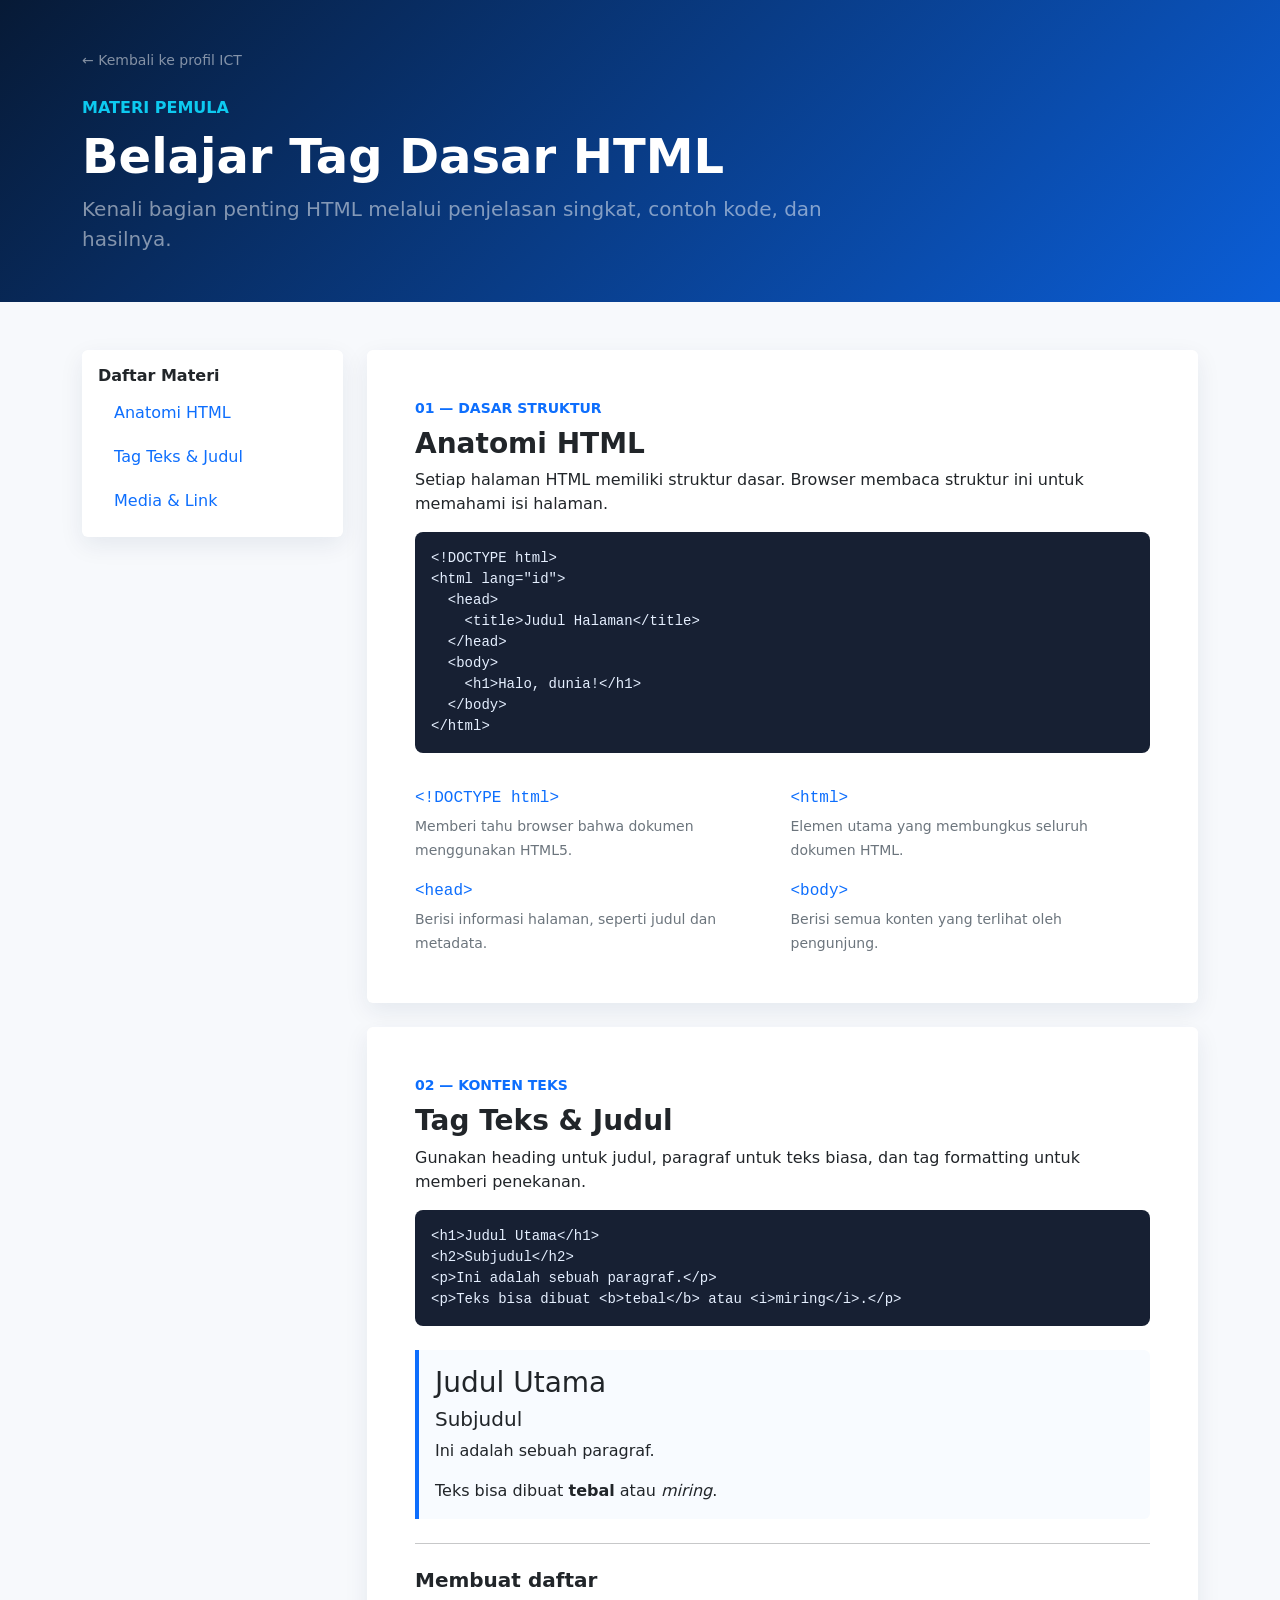
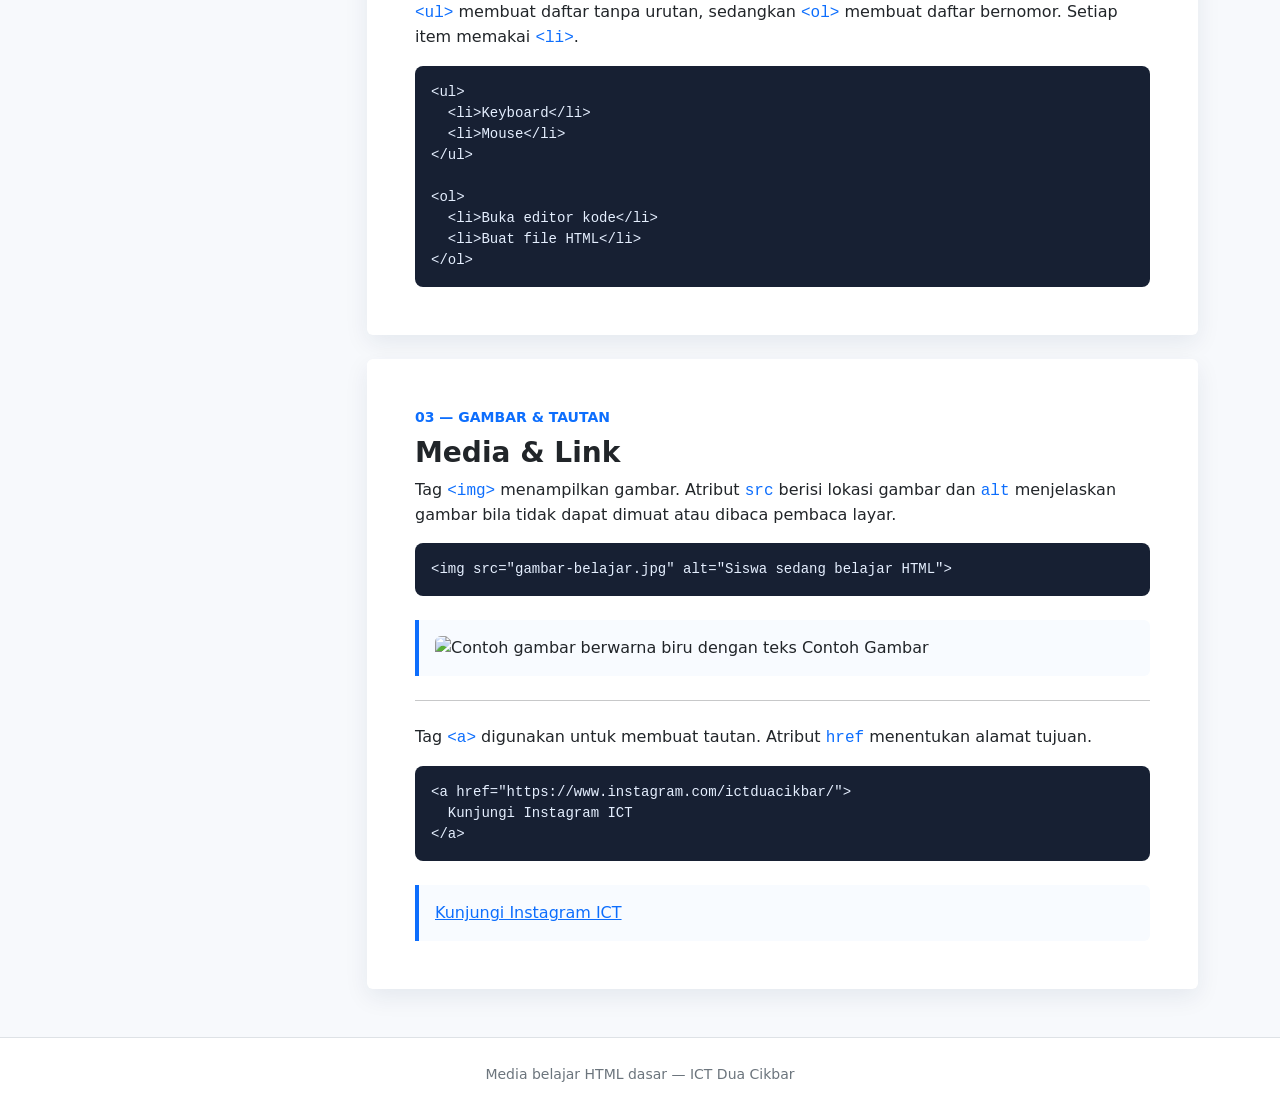
==== belajar-html-dasar.html @ 9b45a0d8 "tambah pages baru" ====
<!doctype html>
<html lang="id">
  <head>
    <meta charset="UTF-8" />
    <meta name="viewport" content="width=device-width, initial-scale=1.0" />
    <meta name="description" content="Media belajar tag dasar HTML." />
    <title>Belajar Tag Dasar HTML</title>
    <link
      href="https://cdn.jsdelivr.net/npm/bootstrap@5.3.8/dist/css/bootstrap.min.css"
      rel="stylesheet"
      integrity="sha384-sRIl4kxILFvY47J16cr9ZwB07vP4J8+LH7qKQnuqkuIAvNWLzeN8tE5YBujZqJLB"
      crossorigin="anonymous"
    />
    <style>
      body { background: #f7f9fc; color: #1f2937; }
      .hero { background: linear-gradient(135deg, #071a36, #0b5ed7); }
      .topic-card { border: 0; box-shadow: 0 .5rem 1.5rem rgba(16, 38, 72, .08); }
      pre { margin: 0; padding: 1rem; overflow-x: auto; border-radius: .5rem; background: #172033; color: #e5efff; }
      code { color: inherit; }
      .example-box { border-left: 4px solid #0d6efd; background: #f8fbff; }
      .tag { color: #0d6efd; font-family: var(--bs-font-monospace); }
    </style>
  </head>
  <body>
    <header class="hero text-white">
      <div class="container py-5">
        <a class="text-white-50 text-decoration-none small" href="index.html">&larr; Kembali ke profil ICT</a>
        <div class="col-lg-8 pt-4">
          <p class="text-info fw-semibold mb-2">MATERI PEMULA</p>
          <h1 class="display-5 fw-bold">Belajar Tag Dasar HTML</h1>
          <p class="lead text-white-50 mb-0">Kenali bagian penting HTML melalui penjelasan singkat, contoh kode, dan hasilnya.</p>
        </div>
      </div>
    </header>

    <main class="container py-5">
      <div class="row g-4">
        <aside class="col-lg-3">
          <nav class="card topic-card position-sticky" style="top: 1rem;">
            <div class="card-body">
              <h2 class="h6 fw-bold">Daftar Materi</h2>
              <div class="nav flex-column nav-pills gap-1">
                <a class="nav-link" href="#anatomi">Anatomi HTML</a>
                <a class="nav-link" href="#teks">Tag Teks &amp; Judul</a>
                <a class="nav-link" href="#media">Media &amp; Link</a>
              </div>
            </div>
          </nav>
        </aside>

        <div class="col-lg-9">
          <section id="anatomi" class="card topic-card mb-4">
            <div class="card-body p-4 p-md-5">
              <p class="text-primary fw-bold small mb-2">01 — DASAR STRUKTUR</p>
              <h2 class="h3 fw-bold">Anatomi HTML</h2>
              <p>Setiap halaman HTML memiliki struktur dasar. Browser membaca struktur ini untuk memahami isi halaman.</p>
              <pre><code>&lt;!DOCTYPE html&gt;
&lt;html lang="id"&gt;
  &lt;head&gt;
    &lt;title&gt;Judul Halaman&lt;/title&gt;
  &lt;/head&gt;
  &lt;body&gt;
    &lt;h1&gt;Halo, dunia!&lt;/h1&gt;
  &lt;/body&gt;
&lt;/html&gt;</code></pre>
              <div class="row g-3 mt-3">
                <div class="col-md-6"><p class="mb-1"><span class="tag">&lt;!DOCTYPE html&gt;</span></p><small class="text-secondary">Memberi tahu browser bahwa dokumen menggunakan HTML5.</small></div>
                <div class="col-md-6"><p class="mb-1"><span class="tag">&lt;html&gt;</span></p><small class="text-secondary">Elemen utama yang membungkus seluruh dokumen HTML.</small></div>
                <div class="col-md-6"><p class="mb-1"><span class="tag">&lt;head&gt;</span></p><small class="text-secondary">Berisi informasi halaman, seperti judul dan metadata.</small></div>
                <div class="col-md-6"><p class="mb-1"><span class="tag">&lt;body&gt;</span></p><small class="text-secondary">Berisi semua konten yang terlihat oleh pengunjung.</small></div>
              </div>
            </div>
          </section>

          <section id="teks" class="card topic-card mb-4">
            <div class="card-body p-4 p-md-5">
              <p class="text-primary fw-bold small mb-2">02 — KONTEN TEKS</p>
              <h2 class="h3 fw-bold">Tag Teks &amp; Judul</h2>
              <p>Gunakan heading untuk judul, paragraf untuk teks biasa, dan tag formatting untuk memberi penekanan.</p>
              <pre><code>&lt;h1&gt;Judul Utama&lt;/h1&gt;
&lt;h2&gt;Subjudul&lt;/h2&gt;
&lt;p&gt;Ini adalah sebuah paragraf.&lt;/p&gt;
&lt;p&gt;Teks bisa dibuat &lt;b&gt;tebal&lt;/b&gt; atau &lt;i&gt;miring&lt;/i&gt;.&lt;/p&gt;</code></pre>
              <div class="example-box rounded-end p-3 mt-4">
                <h1 class="h3">Judul Utama</h1>
                <h2 class="h5">Subjudul</h2>
                <p>Ini adalah sebuah paragraf.</p>
                <p class="mb-0">Teks bisa dibuat <b>tebal</b> atau <i>miring</i>.</p>
              </div>
              <hr class="my-4" />
              <h3 class="h5 fw-bold">Membuat daftar</h3>
              <p><span class="tag">&lt;ul&gt;</span> membuat daftar tanpa urutan, sedangkan <span class="tag">&lt;ol&gt;</span> membuat daftar bernomor. Setiap item memakai <span class="tag">&lt;li&gt;</span>.</p>
              <pre><code>&lt;ul&gt;
  &lt;li&gt;Keyboard&lt;/li&gt;
  &lt;li&gt;Mouse&lt;/li&gt;
&lt;/ul&gt;

&lt;ol&gt;
  &lt;li&gt;Buka editor kode&lt;/li&gt;
  &lt;li&gt;Buat file HTML&lt;/li&gt;
&lt;/ol&gt;</code></pre>
            </div>
          </section>

          <section id="media" class="card topic-card">
            <div class="card-body p-4 p-md-5">
              <p class="text-primary fw-bold small mb-2">03 — GAMBAR &amp; TAUTAN</p>
              <h2 class="h3 fw-bold">Media &amp; Link</h2>
              <p>Tag <span class="tag">&lt;img&gt;</span> menampilkan gambar. Atribut <span class="tag">src</span> berisi lokasi gambar dan <span class="tag">alt</span> menjelaskan gambar bila tidak dapat dimuat atau dibaca pembaca layar.</p>
              <pre><code>&lt;img src="gambar-belajar.jpg" alt="Siswa sedang belajar HTML"&gt;</code></pre>
              <div class="example-box rounded-end p-3 mt-4">
                <img class="img-fluid rounded" src="https://placehold.co/800x300/0b5ed7/ffffff?text=Contoh+Gambar" alt="Contoh gambar berwarna biru dengan teks Contoh Gambar" />
              </div>
              <hr class="my-4" />
              <p>Tag <span class="tag">&lt;a&gt;</span> digunakan untuk membuat tautan. Atribut <span class="tag">href</span> menentukan alamat tujuan.</p>
              <pre><code>&lt;a href="https://www.instagram.com/ictduacikbar/"&gt;
  Kunjungi Instagram ICT
&lt;/a&gt;</code></pre>
              <div class="example-box rounded-end p-3 mt-4">
                <a href="https://www.instagram.com/ictduacikbar/" target="_blank" rel="noopener noreferrer">Kunjungi Instagram ICT</a>
              </div>
            </div>
          </section>
        </div>
      </div>
    </main>

    <footer class="border-top bg-white py-4 text-center text-secondary">
      <small>Media belajar HTML dasar — ICT Dua Cikbar</small>
    </footer>
    <script src="https://cdn.jsdelivr.net/npm/bootstrap@5.3.8/dist/js/bootstrap.bundle.min.js" integrity="sha384-FKyoEForCGlyvwx9Hj09JcYn3nv7wiPVlz7YYwJrWVcXK/BmnVDxM+D2scQbITxI" crossorigin="anonymous"></script>
  </body>
</html>
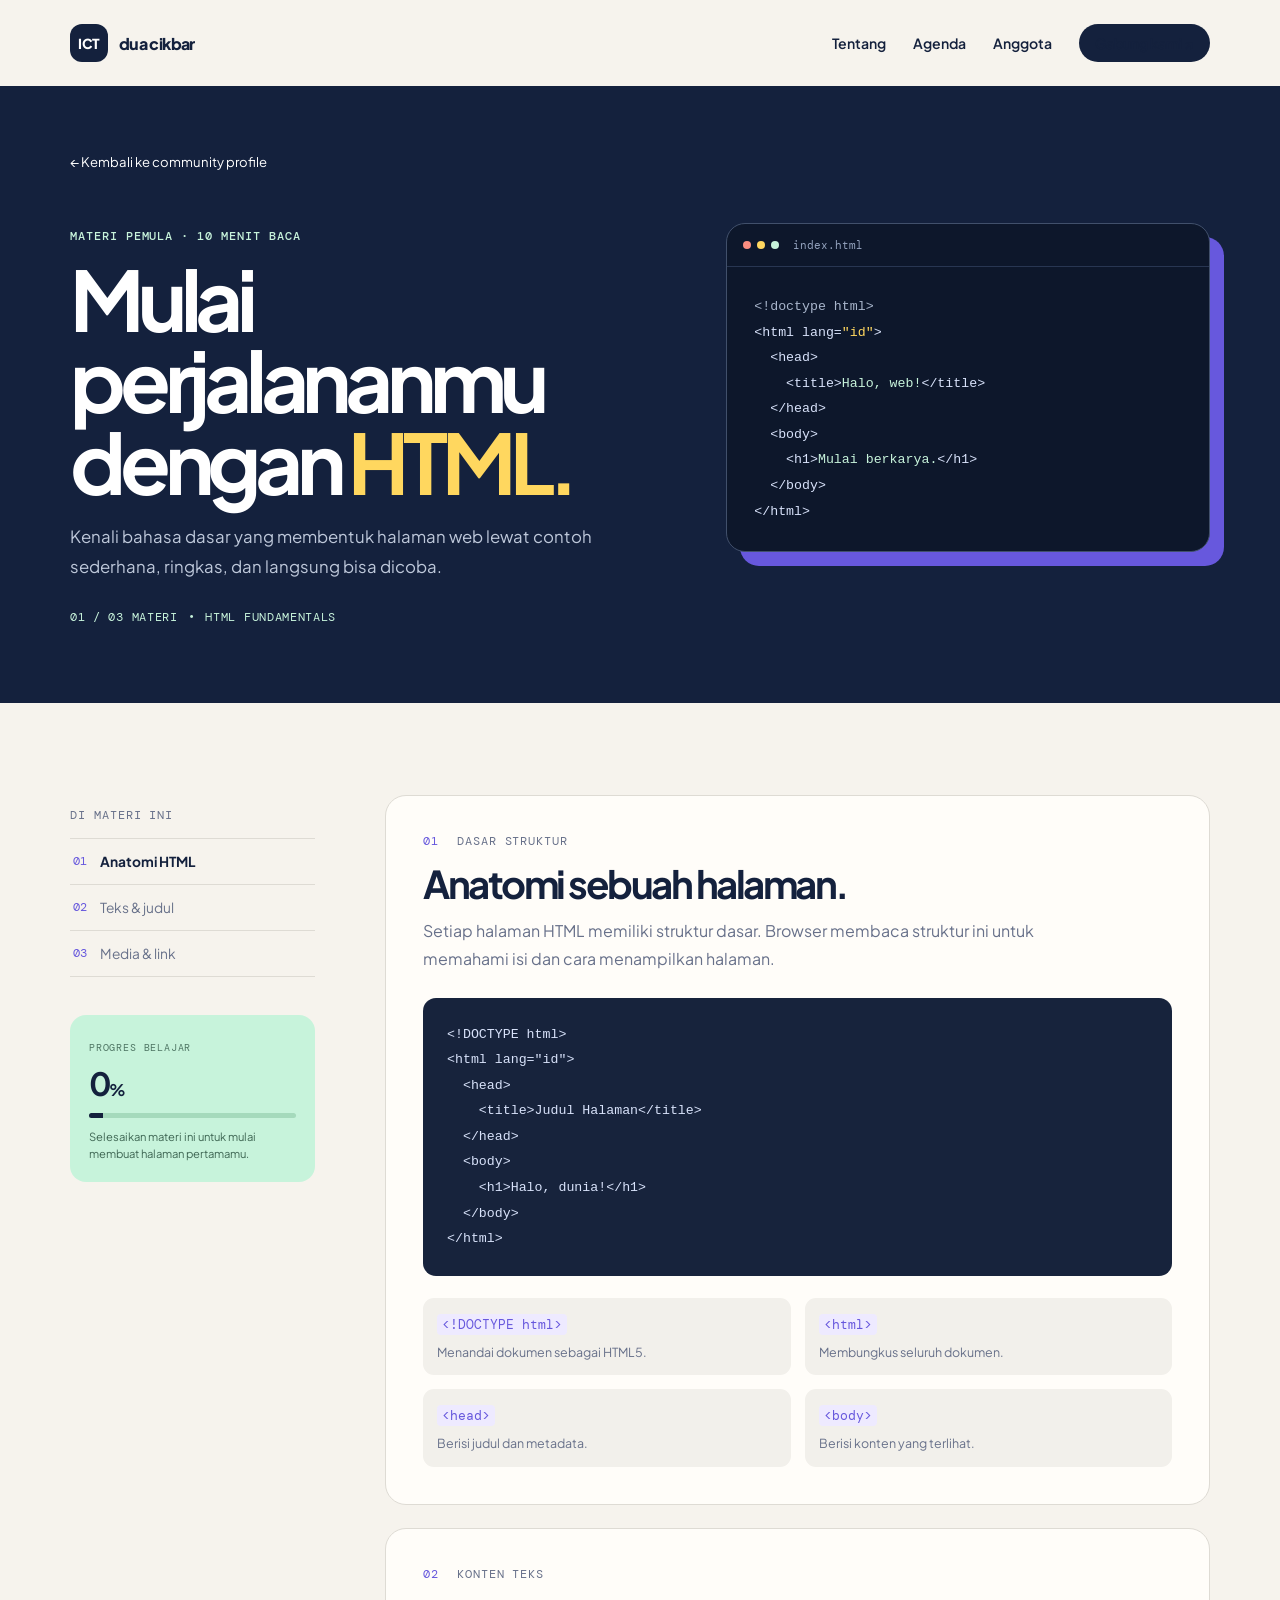
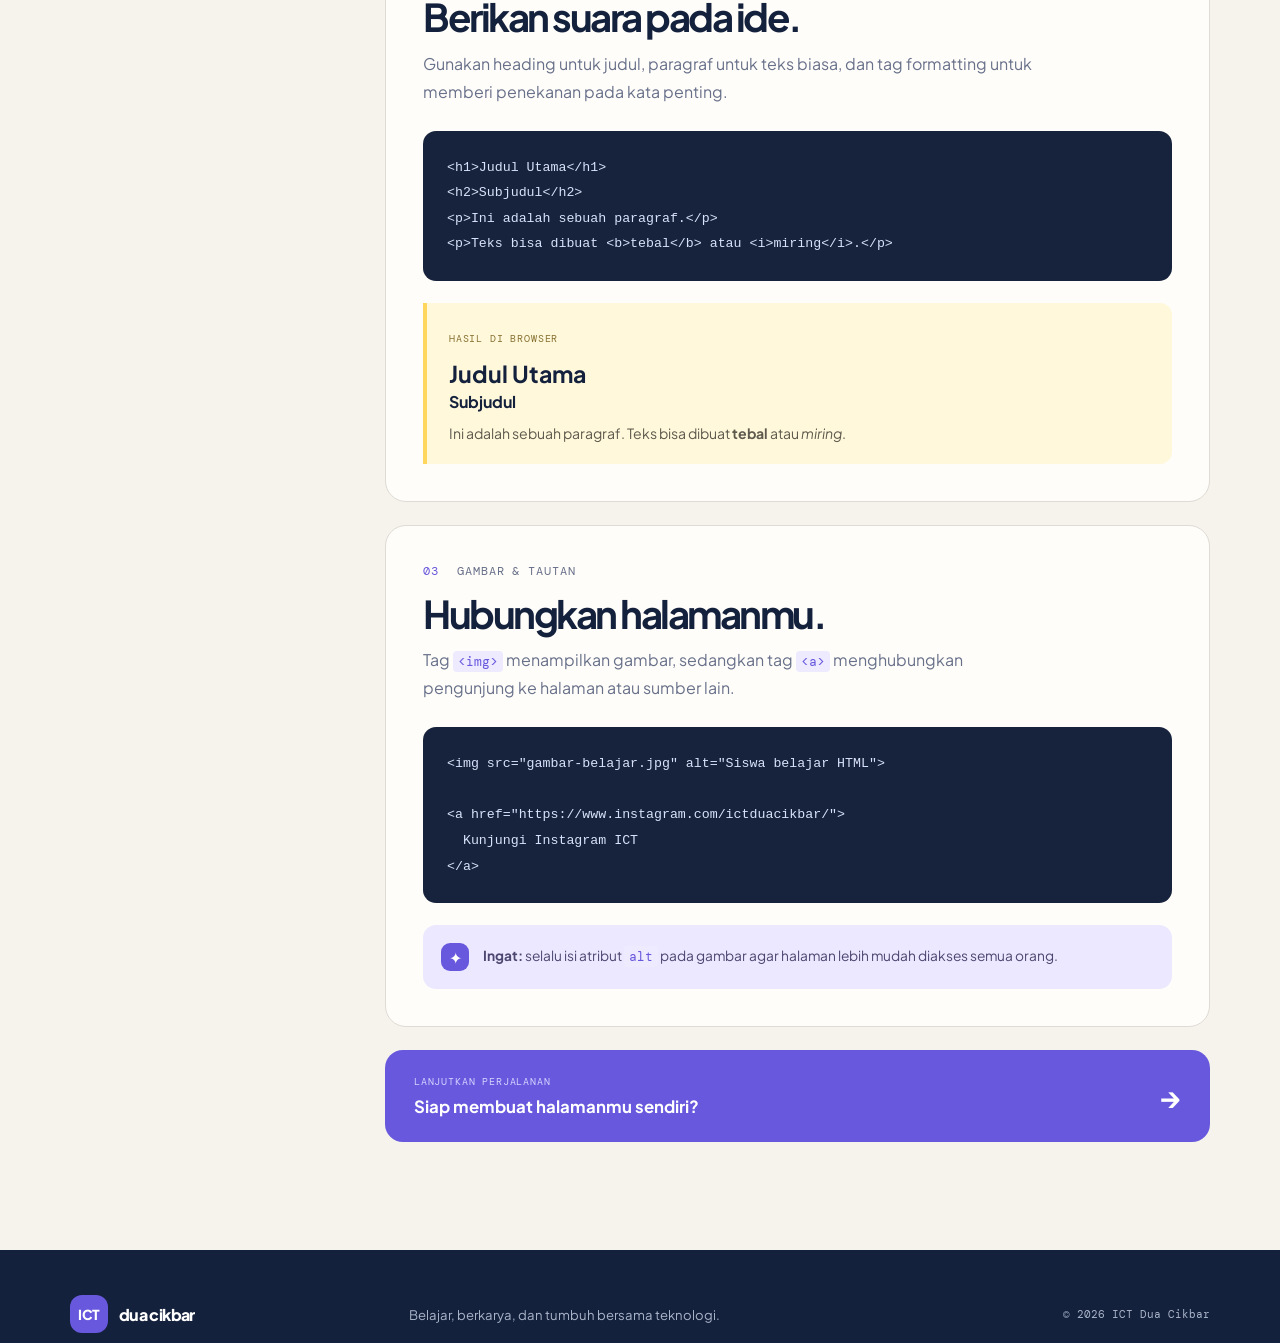
==== commit 21d58754: "update CSS V1" ====
--- a/belajar-html-dasar.html
+++ b/belajar-html-dasar.html
@@ -3,58 +3,60 @@
   <head>
     <meta charset="UTF-8" />
     <meta name="viewport" content="width=device-width, initial-scale=1.0" />
-    <meta name="description" content="Media belajar tag dasar HTML." />
-    <title>Belajar Tag Dasar HTML</title>
-    <link
-      href="https://cdn.jsdelivr.net/npm/bootstrap@5.3.8/dist/css/bootstrap.min.css"
-      rel="stylesheet"
-      integrity="sha384-sRIl4kxILFvY47J16cr9ZwB07vP4J8+LH7qKQnuqkuIAvNWLzeN8tE5YBujZqJLB"
-      crossorigin="anonymous"
-    />
-    <style>
-      body { background: #f7f9fc; color: #1f2937; }
-      .hero { background: linear-gradient(135deg, #071a36, #0b5ed7); }
-      .topic-card { border: 0; box-shadow: 0 .5rem 1.5rem rgba(16, 38, 72, .08); }
-      pre { margin: 0; padding: 1rem; overflow-x: auto; border-radius: .5rem; background: #172033; color: #e5efff; }
-      code { color: inherit; }
-      .example-box { border-left: 4px solid #0d6efd; background: #f8fbff; }
-      .tag { color: #0d6efd; font-family: var(--bs-font-monospace); }
-    </style>
+    <meta name="description" content="Materi belajar tag dasar HTML oleh ICT Dua Cikbar." />
+    <title>Belajar HTML Dasar — ICT Dua Cikbar</title>
+    <link rel="stylesheet" href="style.css" />
   </head>
-  <body>
-    <header class="hero text-white">
-      <div class="container py-5">
-        <a class="text-white-50 text-decoration-none small" href="index.html">&larr; Kembali ke profil ICT</a>
-        <div class="col-lg-8 pt-4">
-          <p class="text-info fw-semibold mb-2">MATERI PEMULA</p>
-          <h1 class="display-5 fw-bold">Belajar Tag Dasar HTML</h1>
-          <p class="lead text-white-50 mb-0">Kenali bagian penting HTML melalui penjelasan singkat, contoh kode, dan hasilnya.</p>
-        </div>
-      </div>
+  <body class="learning-page">
+    <header class="learning-header">
+      <nav class="nav wrap" aria-label="Navigasi utama">
+        <a class="brand" href="index.html"><span class="brand-mark">ICT</span><span>dua cikbar</span></a>
+        <div class="nav-links"><a href="index.html#tentang">Tentang</a><a href="index.html#agenda">Agenda</a><a href="index.html#anggota">Anggota</a><a class="join" href="index.html#gabung">Gabung kami ↗</a></div>
+      </nav>
     </header>
 
-    <main class="container py-5">
-      <div class="row g-4">
-        <aside class="col-lg-3">
-          <nav class="card topic-card position-sticky" style="top: 1rem;">
-            <div class="card-body">
-              <h2 class="h6 fw-bold">Daftar Materi</h2>
-              <div class="nav flex-column nav-pills gap-1">
-                <a class="nav-link" href="#anatomi">Anatomi HTML</a>
-                <a class="nav-link" href="#teks">Tag Teks &amp; Judul</a>
-                <a class="nav-link" href="#media">Media &amp; Link</a>
-              </div>
-            </div>
+    <main>
+      <section class="learning-hero">
+        <div class="wrap learning-hero-grid">
+          <div>
+            <a class="back-link" href="index.html">← Kembali ke community profile</a>
+            <p class="eyebrow">Materi pemula · 10 menit baca</p>
+            <h1>Mulai perjalananmu dengan <em>HTML.</em></h1>
+            <p class="learning-lead">Kenali bahasa dasar yang membentuk halaman web lewat contoh sederhana, ringkas, dan langsung bisa dicoba.</p>
+            <div class="lesson-meta"><span>01 / 03 Materi</span><span>•</span><span>HTML Fundamentals</span></div>
+          </div>
+          <div class="code-window" aria-label="Contoh kode HTML">
+            <div class="code-top"><span></span><span></span><span></span><small>index.html</small></div>
+            <pre><code><i>&lt;!doctype html&gt;</i>
+&lt;html lang=<b>"id"</b>&gt;
+  &lt;head&gt;
+    &lt;title&gt;<strong>Halo, web!</strong>&lt;/title&gt;
+  &lt;/head&gt;
+  &lt;body&gt;
+    &lt;h1&gt;<strong>Mulai berkarya.</strong>&lt;/h1&gt;
+  &lt;/body&gt;
+&lt;/html&gt;</code></pre>
+          </div>
+        </div>
+      </section>
+
+      <section class="lesson-area wrap">
+        <aside class="lesson-nav">
+          <p class="mono">Di materi ini</p>
+          <nav aria-label="Daftar materi">
+            <a class="active" href="#anatomi"><b>01</b> Anatomi HTML</a>
+            <a href="#teks"><b>02</b> Teks &amp; judul</a>
+            <a href="#media"><b>03</b> Media &amp; link</a>
           </nav>
+          <div class="progress-card"><span class="mono">Progres belajar</span><strong>0<span>%</span></strong><div class="progress-line"><i></i></div><small>Selesaikan materi ini untuk mulai membuat halaman pertamamu.</small></div>
         </aside>
 
-        <div class="col-lg-9">
-          <section id="anatomi" class="card topic-card mb-4">
-            <div class="card-body p-4 p-md-5">
-              <p class="text-primary fw-bold small mb-2">01 — DASAR STRUKTUR</p>
-              <h2 class="h3 fw-bold">Anatomi HTML</h2>
-              <p>Setiap halaman HTML memiliki struktur dasar. Browser membaca struktur ini untuk memahami isi halaman.</p>
-              <pre><code>&lt;!DOCTYPE html&gt;
+        <div class="lesson-content">
+          <section id="anatomi" class="lesson-card">
+            <div class="lesson-number">01 <span>Dasar struktur</span></div>
+            <h2>Anatomi sebuah halaman.</h2>
+            <p>Setiap halaman HTML memiliki struktur dasar. Browser membaca struktur ini untuk memahami isi dan cara menampilkan halaman.</p>
+            <pre><code>&lt;!DOCTYPE html&gt;
 &lt;html lang="id"&gt;
   &lt;head&gt;
     &lt;title&gt;Judul Halaman&lt;/title&gt;
@@ -63,71 +65,36 @@
     &lt;h1&gt;Halo, dunia!&lt;/h1&gt;
   &lt;/body&gt;
 &lt;/html&gt;</code></pre>
-              <div class="row g-3 mt-3">
-                <div class="col-md-6"><p class="mb-1"><span class="tag">&lt;!DOCTYPE html&gt;</span></p><small class="text-secondary">Memberi tahu browser bahwa dokumen menggunakan HTML5.</small></div>
-                <div class="col-md-6"><p class="mb-1"><span class="tag">&lt;html&gt;</span></p><small class="text-secondary">Elemen utama yang membungkus seluruh dokumen HTML.</small></div>
-                <div class="col-md-6"><p class="mb-1"><span class="tag">&lt;head&gt;</span></p><small class="text-secondary">Berisi informasi halaman, seperti judul dan metadata.</small></div>
-                <div class="col-md-6"><p class="mb-1"><span class="tag">&lt;body&gt;</span></p><small class="text-secondary">Berisi semua konten yang terlihat oleh pengunjung.</small></div>
-              </div>
-            </div>
+            <div class="tag-grid"><div><code>&lt;!DOCTYPE html&gt;</code><p>Menandai dokumen sebagai HTML5.</p></div><div><code>&lt;html&gt;</code><p>Membungkus seluruh dokumen.</p></div><div><code>&lt;head&gt;</code><p>Berisi judul dan metadata.</p></div><div><code>&lt;body&gt;</code><p>Berisi konten yang terlihat.</p></div></div>
           </section>
 
-          <section id="teks" class="card topic-card mb-4">
-            <div class="card-body p-4 p-md-5">
-              <p class="text-primary fw-bold small mb-2">02 — KONTEN TEKS</p>
-              <h2 class="h3 fw-bold">Tag Teks &amp; Judul</h2>
-              <p>Gunakan heading untuk judul, paragraf untuk teks biasa, dan tag formatting untuk memberi penekanan.</p>
-              <pre><code>&lt;h1&gt;Judul Utama&lt;/h1&gt;
+          <section id="teks" class="lesson-card">
+            <div class="lesson-number">02 <span>Konten teks</span></div>
+            <h2>Berikan suara pada ide.</h2>
+            <p>Gunakan heading untuk judul, paragraf untuk teks biasa, dan tag formatting untuk memberi penekanan pada kata penting.</p>
+            <pre><code>&lt;h1&gt;Judul Utama&lt;/h1&gt;
 &lt;h2&gt;Subjudul&lt;/h2&gt;
 &lt;p&gt;Ini adalah sebuah paragraf.&lt;/p&gt;
 &lt;p&gt;Teks bisa dibuat &lt;b&gt;tebal&lt;/b&gt; atau &lt;i&gt;miring&lt;/i&gt;.&lt;/p&gt;</code></pre>
-              <div class="example-box rounded-end p-3 mt-4">
-                <h1 class="h3">Judul Utama</h1>
-                <h2 class="h5">Subjudul</h2>
-                <p>Ini adalah sebuah paragraf.</p>
-                <p class="mb-0">Teks bisa dibuat <b>tebal</b> atau <i>miring</i>.</p>
-              </div>
-              <hr class="my-4" />
-              <h3 class="h5 fw-bold">Membuat daftar</h3>
-              <p><span class="tag">&lt;ul&gt;</span> membuat daftar tanpa urutan, sedangkan <span class="tag">&lt;ol&gt;</span> membuat daftar bernomor. Setiap item memakai <span class="tag">&lt;li&gt;</span>.</p>
-              <pre><code>&lt;ul&gt;
-  &lt;li&gt;Keyboard&lt;/li&gt;
-  &lt;li&gt;Mouse&lt;/li&gt;
-&lt;/ul&gt;
-
-&lt;ol&gt;
-  &lt;li&gt;Buka editor kode&lt;/li&gt;
-  &lt;li&gt;Buat file HTML&lt;/li&gt;
-&lt;/ol&gt;</code></pre>
-            </div>
+            <div class="rendered-example"><span class="mono">Hasil di browser</span><h3>Judul Utama</h3><h4>Subjudul</h4><p>Ini adalah sebuah paragraf. Teks bisa dibuat <b>tebal</b> atau <i>miring</i>.</p></div>
           </section>
 
-          <section id="media" class="card topic-card">
-            <div class="card-body p-4 p-md-5">
-              <p class="text-primary fw-bold small mb-2">03 — GAMBAR &amp; TAUTAN</p>
-              <h2 class="h3 fw-bold">Media &amp; Link</h2>
-              <p>Tag <span class="tag">&lt;img&gt;</span> menampilkan gambar. Atribut <span class="tag">src</span> berisi lokasi gambar dan <span class="tag">alt</span> menjelaskan gambar bila tidak dapat dimuat atau dibaca pembaca layar.</p>
-              <pre><code>&lt;img src="gambar-belajar.jpg" alt="Siswa sedang belajar HTML"&gt;</code></pre>
-              <div class="example-box rounded-end p-3 mt-4">
-                <img class="img-fluid rounded" src="https://placehold.co/800x300/0b5ed7/ffffff?text=Contoh+Gambar" alt="Contoh gambar berwarna biru dengan teks Contoh Gambar" />
-              </div>
-              <hr class="my-4" />
-              <p>Tag <span class="tag">&lt;a&gt;</span> digunakan untuk membuat tautan. Atribut <span class="tag">href</span> menentukan alamat tujuan.</p>
-              <pre><code>&lt;a href="https://www.instagram.com/ictduacikbar/"&gt;
+          <section id="media" class="lesson-card">
+            <div class="lesson-number">03 <span>Gambar &amp; tautan</span></div>
+            <h2>Hubungkan halamanmu.</h2>
+            <p>Tag <code>&lt;img&gt;</code> menampilkan gambar, sedangkan tag <code>&lt;a&gt;</code> menghubungkan pengunjung ke halaman atau sumber lain.</p>
+            <pre><code>&lt;img src="gambar-belajar.jpg" alt="Siswa belajar HTML"&gt;
+
+&lt;a href="https://www.instagram.com/ictduacikbar/"&gt;
   Kunjungi Instagram ICT
 &lt;/a&gt;</code></pre>
-              <div class="example-box rounded-end p-3 mt-4">
-                <a href="https://www.instagram.com/ictduacikbar/" target="_blank" rel="noopener noreferrer">Kunjungi Instagram ICT</a>
-              </div>
-            </div>
+            <div class="tip-box"><span>✦</span><p><b>Ingat:</b> selalu isi atribut <code>alt</code> pada gambar agar halaman lebih mudah diakses semua orang.</p></div>
           </section>
+          <a class="next-lesson" href="index.html#gabung"><span><small class="mono">Lanjutkan perjalanan</small><b>Siap membuat halamanmu sendiri?</b></span><strong>→</strong></a>
         </div>
-      </div>
+      </section>
     </main>
 
-    <footer class="border-top bg-white py-4 text-center text-secondary">
-      <small>Media belajar HTML dasar — ICT Dua Cikbar</small>
-    </footer>
-    <script src="https://cdn.jsdelivr.net/npm/bootstrap@5.3.8/dist/js/bootstrap.bundle.min.js" integrity="sha384-FKyoEForCGlyvwx9Hj09JcYn3nv7wiPVlz7YYwJrWVcXK/BmnVDxM+D2scQbITxI" crossorigin="anonymous"></script>
+    <footer class="learning-footer"><div class="wrap"><a class="brand" href="index.html"><span class="brand-mark">ICT</span><span>dua cikbar</span></a><p>Belajar, berkarya, dan tumbuh bersama teknologi.</p><small>© 2026 ICT Dua Cikbar</small></div></footer>
   </body>
 </html>
--- a/style.css
+++ b/style.css
@@ -0,0 +1,26 @@
+@import url('https://fonts.googleapis.com/css2?family=DM+Mono:wght@400;500&family=Plus+Jakarta+Sans:wght@400;500;600;700;800&display=swap');
+
+/* Community profile */
+:root { --ink:#14213d; --muted:#68718a; --cream:#f6f3ed; --paper:#fffdf9; --violet:#6758dd; --mint:#c7f3db; --yellow:#ffd75f; --line:#dedbd4; }
+* { box-sizing:border-box; }
+html { scroll-behavior:smooth; }
+.community-page { margin:0; color:var(--ink); background:var(--cream); font-family:'Plus Jakarta Sans',sans-serif; }
+.community-page a { color:inherit; text-decoration:none; }.wrap { width:min(1140px,calc(100% - 40px)); margin:auto; }.mono,.eyebrow { font-family:'DM Mono',monospace; font-size:.74rem; letter-spacing:.08em; text-transform:uppercase; }.eyebrow { color:var(--violet); font-weight:500; }
+.nav { display:flex; justify-content:space-between; align-items:center; padding:24px 0; }.brand { display:flex; align-items:center; gap:11px; font-weight:800; letter-spacing:-.04em; }.brand-mark { display:grid; width:38px; height:38px; place-items:center; color:#fff; background:var(--ink); border-radius:12px; font-size:.86rem; }.nav-links { display:flex; align-items:center; gap:27px; font-size:.88rem; font-weight:600; }.nav-links a:not(.join):hover { color:var(--violet); }.join { padding:10px 16px; color:#fff; background:var(--ink); border-radius:999px; }
+.hero { padding:56px 0 80px; overflow:hidden; }.hero-grid { display:grid; grid-template-columns:1.16fr .84fr; gap:60px; align-items:center; }.community-page h1 { max-width:720px; margin:17px 0 21px; font-size:clamp(3.2rem,7vw,5.9rem); line-height:.98; letter-spacing:-.075em; }.lead { max-width:560px; color:var(--muted); font-size:1.08rem; line-height:1.75; }.actions { display:flex; flex-wrap:wrap; gap:13px; margin-top:31px; }.button { display:inline-flex; align-items:center; gap:10px; padding:14px 20px; border:1px solid var(--ink); border-radius:999px; font-size:.88rem; font-weight:700; transition:.2s ease; }.button:hover { transform:translateY(-2px); }.button.primary { color:#fff; background:var(--ink); }.arrow { font-size:1.15rem; line-height:.7; }
+.visual { position:relative; min-height:400px; }.orbit { position:absolute; inset:20px; border:1px dashed #b8b2a7; border-radius:50%; transform:rotate(-15deg); }.community-card { position:absolute; inset:55px 25px 20px 0; padding:28px; background:var(--violet); color:#fff; border-radius:30px; box-shadow:14px 14px 0 var(--yellow); }.community-card h2 { margin:48px 0 8px; font-size:2.15rem; letter-spacing:-.06em; }.community-card p { margin:0; color:#ddd9ff; line-height:1.6; }.avatars { display:flex; margin-top:25px; }.avatar { display:grid; width:42px; height:42px; margin-right:-9px; place-items:center; border:3px solid var(--violet); border-radius:50%; color:var(--ink); font-size:.7rem; font-weight:800; }.avatar:nth-child(1){background:#ffbc98}.avatar:nth-child(2){background:#a8e6cf}.avatar:nth-child(3){background:#c7c4ff}.avatar:nth-child(4){background:var(--yellow)}.sticker { position:absolute; right:0; bottom:31px; display:grid; width:112px; height:112px; place-items:center; background:var(--mint); border:2px solid var(--ink); border-radius:50%; font-size:2.7rem; transform:rotate(11deg); }
+.stats { padding:22px 0; background:var(--ink); color:#fff; }.stats-grid { display:grid; grid-template-columns:repeat(4,1fr); }.stat { padding:10px 30px; border-left:1px solid #394662; }.stat:first-child { border:0; padding-left:0; }.stat strong { display:block; font-size:1.7rem; letter-spacing:-.06em; }.stat span { color:#b9c2d4; font-size:.77rem; }.community-page section { padding:105px 0; }.section-head { display:flex; justify-content:space-between; gap:32px; align-items:end; margin-bottom:42px; }.community-page h2 { margin:11px 0 0; font-size:clamp(2rem,4vw,3.3rem); letter-spacing:-.065em; line-height:1.08; }.section-text { max-width:420px; color:var(--muted); line-height:1.7; }
+.values { display:grid; grid-template-columns:repeat(3,1fr); gap:18px; }.value { min-height:260px; padding:27px; background:var(--paper); border:1px solid var(--line); border-radius:20px; }.value-icon { display:grid; width:48px; height:48px; place-items:center; margin-bottom:45px; border-radius:15px; font-size:1.35rem; }.value:nth-child(1) .value-icon{background:var(--yellow)}.value:nth-child(2) .value-icon{background:var(--mint)}.value:nth-child(3) .value-icon{background:#d7d3ff}.value h3 { margin:0 0 9px; font-size:1.17rem; letter-spacing:-.04em; }.value p { margin:0; color:var(--muted); line-height:1.65; font-size:.9rem; }
+.calendar { background:#ece8ff; }.events { display:grid; grid-template-columns:1.2fr .8fr; gap:18px; }.event-main,.event-list { background:var(--paper); border-radius:20px; }.event-main { padding:33px; background:var(--violet); color:#fff; }.event-date { color:#d9d5ff; }.event-main h3 { max-width:390px; margin:44px 0 15px; font-size:2rem; letter-spacing:-.06em; }.event-main p { color:#e3e1ff; line-height:1.65; }.event-list { padding:8px 25px; }.event-row { display:flex; align-items:center; gap:16px; padding:19px 0; border-bottom:1px solid var(--line); }.event-row:last-child { border:0; }.date-box { min-width:44px; text-align:center; font-family:'DM Mono',monospace; font-size:.72rem; }.date-box b { display:block; font-family:'Plus Jakarta Sans',sans-serif; font-size:1.3rem; }.event-row h4 { margin:0 0 4px; font-size:.94rem; }.event-row p { margin:0; color:var(--muted); font-size:.77rem; }
+.members { display:grid; grid-template-columns:repeat(4,1fr); gap:18px; }.member { padding:18px; background:var(--paper); border:1px solid var(--line); border-radius:20px; }.portrait { display:grid; height:150px; place-items:center; margin-bottom:18px; border-radius:13px; color:var(--ink); font-size:3rem; font-weight:800; }.member:nth-child(1) .portrait{background:#ffcfb2}.member:nth-child(2) .portrait{background:#bee9df}.member:nth-child(3) .portrait{background:#d8d3ff}.member:nth-child(4) .portrait{background:#ffe58a}.member h3 { margin:0 0 4px; font-size:1rem; }.member p { margin:0; color:var(--muted); font-size:.78rem; }
+.community-page footer { padding:60px 0 30px; background:var(--ink); color:#fff; }.footer-top { display:flex; justify-content:space-between; gap:30px; padding-bottom:55px; }.footer-title { max-width:570px; margin:14px 0 0; font-size:clamp(2rem,4vw,3.3rem); letter-spacing:-.065em; line-height:1.05; }.social { align-self:end; display:flex; gap:20px; color:#c5ccdc; font-size:.86rem; }.copyright { padding-top:22px; border-top:1px solid #394662; color:#9ea9bd; font-size:.75rem; }
+
+/* Halaman belajar HTML */
+.learning-page { margin:0; background:var(--cream); color:var(--ink); font-family:'Plus Jakarta Sans',sans-serif; }.learning-page a { color:inherit; text-decoration:none; }.learning-header { background:var(--cream); }.learning-hero { padding:64px 0 78px; color:#fff; background:var(--ink); }.learning-hero-grid { display:grid; grid-template-columns:1.1fr .9fr; gap:65px; align-items:center; }.back-link { display:inline-block; margin-bottom:46px; color:#bbc5d8; font-size:.82rem; }.back-link:hover { color:var(--yellow); }.learning-hero .eyebrow { color:var(--mint); }.learning-hero h1 { max-width:700px; margin:14px 0 20px; font-size:clamp(3.1rem,6.5vw,5.8rem); line-height:.98; letter-spacing:-.075em; }.learning-hero h1 em { color:var(--yellow); font-style:normal; }.learning-lead { max-width:540px; color:#bec8da; font-size:1.05rem; line-height:1.75; }.lesson-meta { display:flex; flex-wrap:wrap; gap:10px; margin-top:29px; color:var(--mint); font: .72rem 'DM Mono',monospace; text-transform:uppercase; letter-spacing:.06em; }.code-window { overflow:hidden; border:1px solid #41506b; border-radius:19px; background:#0d172b; box-shadow:14px 14px 0 var(--violet); }.code-top { display:flex; align-items:center; gap:6px; padding:14px 16px; border-bottom:1px solid #283652; }.code-top span { width:8px; height:8px; border-radius:50%; background:#fa8d81; }.code-top span:nth-child(2) { background:var(--yellow); }.code-top span:nth-child(3) { background:var(--mint); }.code-top small { margin-left:8px; color:#94a3be; font: .68rem 'DM Mono',monospace; }.code-window pre,.lesson-card pre { margin:0; overflow:auto; color:#d8e2fa; font: .83rem/1.85 'DM Mono',monospace; }.code-window pre { padding:27px; }.code-window i { color:#a8b5cb; font-style:normal; }.code-window b { color:var(--yellow); font-weight:400; }.code-window strong { color:var(--mint); font-weight:400; }
+.lesson-area { display:grid; grid-template-columns:245px minmax(0,1fr); gap:70px; padding:92px 0 108px; }.lesson-nav { align-self:start; position:sticky; top:24px; }.lesson-nav > .mono { display:block; margin-bottom:15px; color:var(--muted); }.lesson-nav nav { display:grid; border-top:1px solid var(--line); }.lesson-nav nav a { display:flex; gap:13px; padding:14px 3px; border-bottom:1px solid var(--line); color:var(--muted); font-size:.86rem; }.lesson-nav nav a b { color:var(--violet); font: .74rem 'DM Mono',monospace; }.lesson-nav nav a:hover,.lesson-nav nav a.active { color:var(--ink); font-weight:700; }.progress-card { margin-top:38px; padding:19px; background:var(--mint); border-radius:16px; }.progress-card > span { color:#4e7563; font-size:.64rem; }.progress-card strong { display:block; margin:8px 0; font-size:2rem; letter-spacing:-.08em; }.progress-card strong span { font-size:1rem; }.progress-line { height:5px; margin:10px 0; overflow:hidden; background:#a5dabc; border-radius:4px; }.progress-line i { display:block; width:7%; height:100%; background:var(--ink); }.progress-card small { display:block; color:#3e6653; font-size:.7rem; line-height:1.55; }
+.lesson-content { min-width:0; }.lesson-card { margin-bottom:23px; padding:37px; background:var(--paper); border:1px solid var(--line); border-radius:21px; }.lesson-number { color:var(--violet); font: .74rem 'DM Mono',monospace; letter-spacing:.08em; }.lesson-number span { margin-left:10px; color:var(--muted); text-transform:uppercase; }.lesson-card h2 { margin:14px 0 12px; font-size:clamp(1.9rem,3vw,2.75rem); letter-spacing:-.065em; line-height:1.08; }.lesson-card > p { max-width:630px; margin:0 0 25px; color:var(--muted); line-height:1.75; }.lesson-card pre { padding:24px; border-radius:13px; background:#17233c; }.lesson-card p code,.tag-grid code,.tip-box code { padding:2px 5px; color:var(--violet); background:#eeeaff; border-radius:4px; font: .8rem 'DM Mono',monospace; }.tag-grid { display:grid; grid-template-columns:repeat(2,1fr); gap:14px; margin-top:22px; }.tag-grid div { padding:14px; background:#f2f0eb; border-radius:11px; }.tag-grid p { margin:10px 0 0; color:var(--muted); font-size:.78rem; line-height:1.5; }.rendered-example { margin-top:22px; padding:22px; border-left:4px solid var(--yellow); background:#fff8db; border-radius:0 12px 12px 0; }.rendered-example > span { color:#877131; font-size:.65rem; }.rendered-example h3 { margin:13px 0 3px; font-size:1.45rem; }.rendered-example h4 { margin:0 0 12px; font-size:1rem; }.rendered-example p { margin:0; color:#5e5a4d; font-size:.88rem; }.tip-box { display:flex; gap:14px; align-items:flex-start; margin-top:22px; padding:18px; background:#ece8ff; border-radius:13px; }.tip-box > span { display:grid; width:28px; height:28px; flex:0 0 28px; place-items:center; color:#fff; background:var(--violet); border-radius:9px; }.tip-box p { margin:2px 0 0; color:#4c4771; font-size:.86rem; line-height:1.6; }.next-lesson { display:flex; justify-content:space-between; align-items:center; gap:20px; padding:25px 29px; color:#fff!important; background:var(--violet); border-radius:18px; }.next-lesson small,.next-lesson b { display:block; }.next-lesson small { margin-bottom:8px; color:#d8d4ff; font-size:.65rem; }.next-lesson b { font-size:1.05rem; }.next-lesson strong { font-size:1.8rem; }.learning-footer { padding:45px 0 28px; color:#fff; background:var(--ink); }.learning-footer .wrap { display:grid; grid-template-columns:1fr 2fr auto; gap:25px; align-items:center; }.learning-footer .brand-mark { background:var(--violet); }.learning-footer p,.learning-footer small { margin:0; color:#aab5c9; font-size:.82rem; }.learning-footer small { font: .68rem 'DM Mono',monospace; }
+
+@media (max-width:800px){.nav-links a:not(.join){display:none}.hero{padding-top:30px}.hero-grid,.events{grid-template-columns:1fr}.visual{min-height:350px;max-width:450px}.stats-grid{grid-template-columns:repeat(2,1fr);gap:14px}.stat:nth-child(3){border-left:0;padding-left:0}.values{grid-template-columns:1fr}.value{min-height:0}.value-icon{margin-bottom:24px}.members{grid-template-columns:repeat(2,1fr)}.section-head,.footer-top{align-items:start;flex-direction:column}.footer-top{gap:20px}.social{align-self:start}}
+@media (max-width:460px){.wrap{width:min(100% - 28px,1140px)}.community-card{inset:45px 22px 15px 0}.members{grid-template-columns:1fr}.stat{padding:7px 13px}.stat:nth-child(3){padding-left:0}.community-page section{padding:75px 0}}
+@media (max-width:800px){.learning-hero{padding:42px 0 62px}.learning-hero-grid,.lesson-area{grid-template-columns:1fr;gap:35px}.back-link{margin-bottom:32px}.code-window{max-width:510px}.lesson-nav{position:static}.progress-card{display:none}.learning-footer .wrap{grid-template-columns:1fr;gap:15px}.lesson-area{padding:65px 0 75px}.lesson-card{padding:27px}}
+@media (max-width:520px){.learning-hero h1{font-size:3rem}.tag-grid{grid-template-columns:1fr}.lesson-card{padding:21px}.code-window pre{padding:20px;font-size:.72rem}.next-lesson{padding:21px}.learning-footer{padding-top:35px}}
